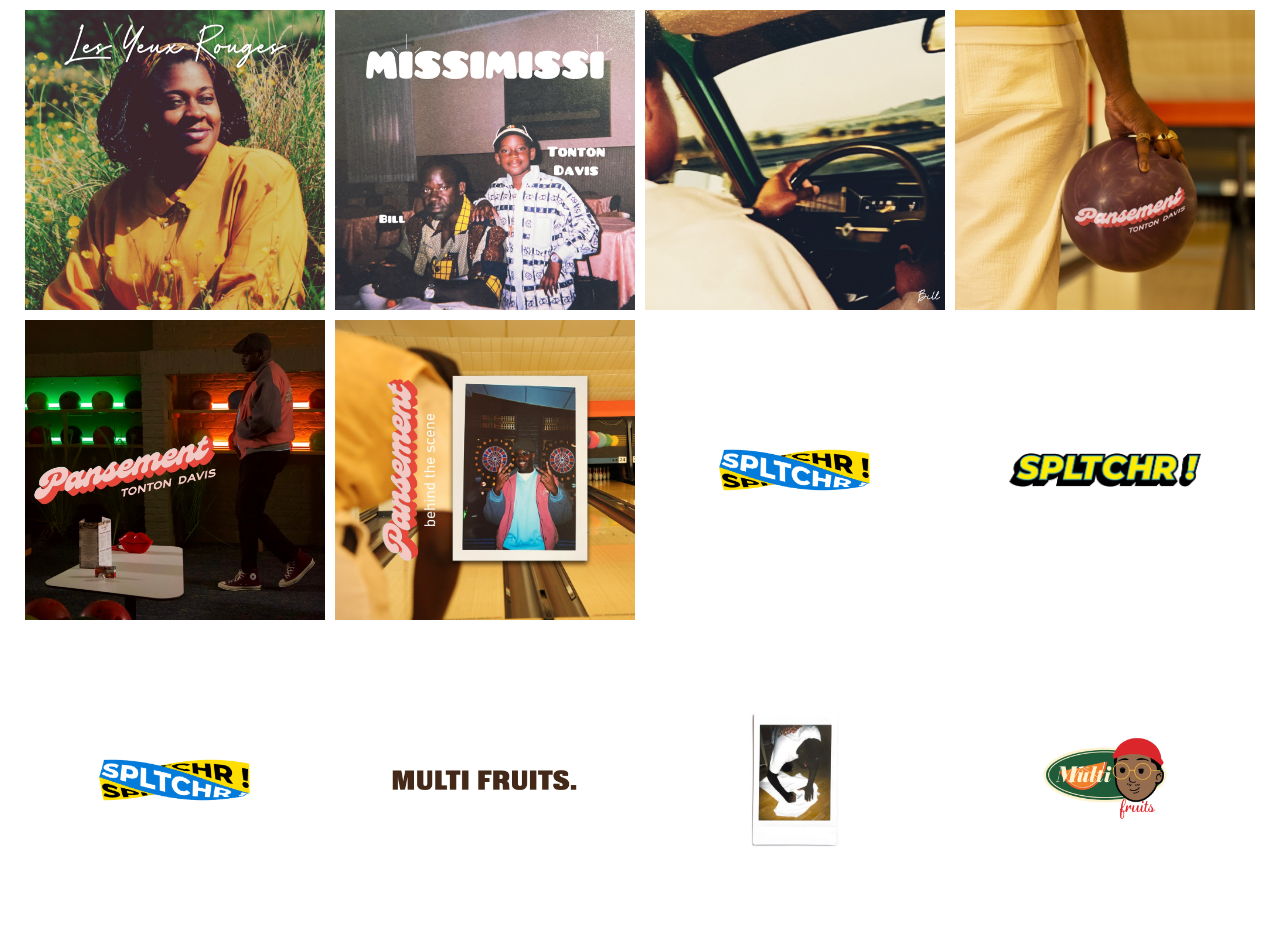
==== Cover.html @ e05255bc "Update Cover.html" ====
<!DOCTYPE html>
<html lang="fr">
<head>
    <meta charset="UTF-8">
    <meta http-equiv="X-UA-Compatible" content="IE=edge">
    <meta name="viewport" content="width=device-width, initial-scale=1.0">
    <link rel="icon" href="image.jpg/YGD monogram logo BLEU.png">
    <link rel="stylesheet" href="covers.css">
    <title>Cover</title>
</head>
<body>
     <!-- Galerie Cover -->   
    <section class="image">
        <div class="zoom">
            <div class="main">
                <img src="image.jpg/LYR.JPG" alt="Les Yeux Rouges Cover">
                <img src="image.jpg/image00014.jpeg" alt="MISSIMISSI Cover">
                <img src="image.jpg/image00015.jpeg" alt="Bill Cover">
                <img src="image.jpg/image000018.jpg" alt="Pansement Cover">
                <img src="image.jpg/Pansement2.jpeg" alt="Pansement (2)">
                <img src="image.jpg/Tonton Davis Pansement.jpeg" alt="Pansement Cover">
                <img src="image.jpg/Signature Mail SPLTCHR.jpeg" alt="Signature Mail SPLTCHR">
                <img src="image.jpg/Logo SPLTCHR.jpeg" alt="Logo SPLTCHR">
                <img src="image.jpg/Signature Mail SPLTCHR.jpeg" alt="Signature Mail SPLTCHR">
                <img src="image.jpg/Multifruits logo.jpg" alt="Multifruits Logo">
                <img src="image.jpg/Tonton Davis.jpeg" alt="Tonton Davis">
                <img src="image.jpg/Multifruits.jpeg" alt="Multifruits">
            </div>
        </div>
    </section>
    <br><br>

</body>
</html>
---- covers.css ----
* {
    margin: 0;
    padding: 0;
    box-sizing: border-box;
}
/*Image de la galerie*/
.image {
    min-height: 100vh;
    overflow-x: hidden;

}

.main {
    position: absolute;
    justify-content: center;
    align-items: center;
    margin-top: 10px;
    width: 100vw;
    display: grid;
    grid-template-columns: repeat(auto-fill,minmax(300px,300px));
    column-gap: 10px;
    row-gap: 10px;
}

img {
    width: 300px;
    height: 300px;
    object-fit: cover;
    object-position: center;
}

.zoom img {
    transition: transform 0.2s;
    width: 300px;
    height: 300px;
    margin: 0 auto;
    }

.zoom img:hover{
    transform: scale(1.5);
}
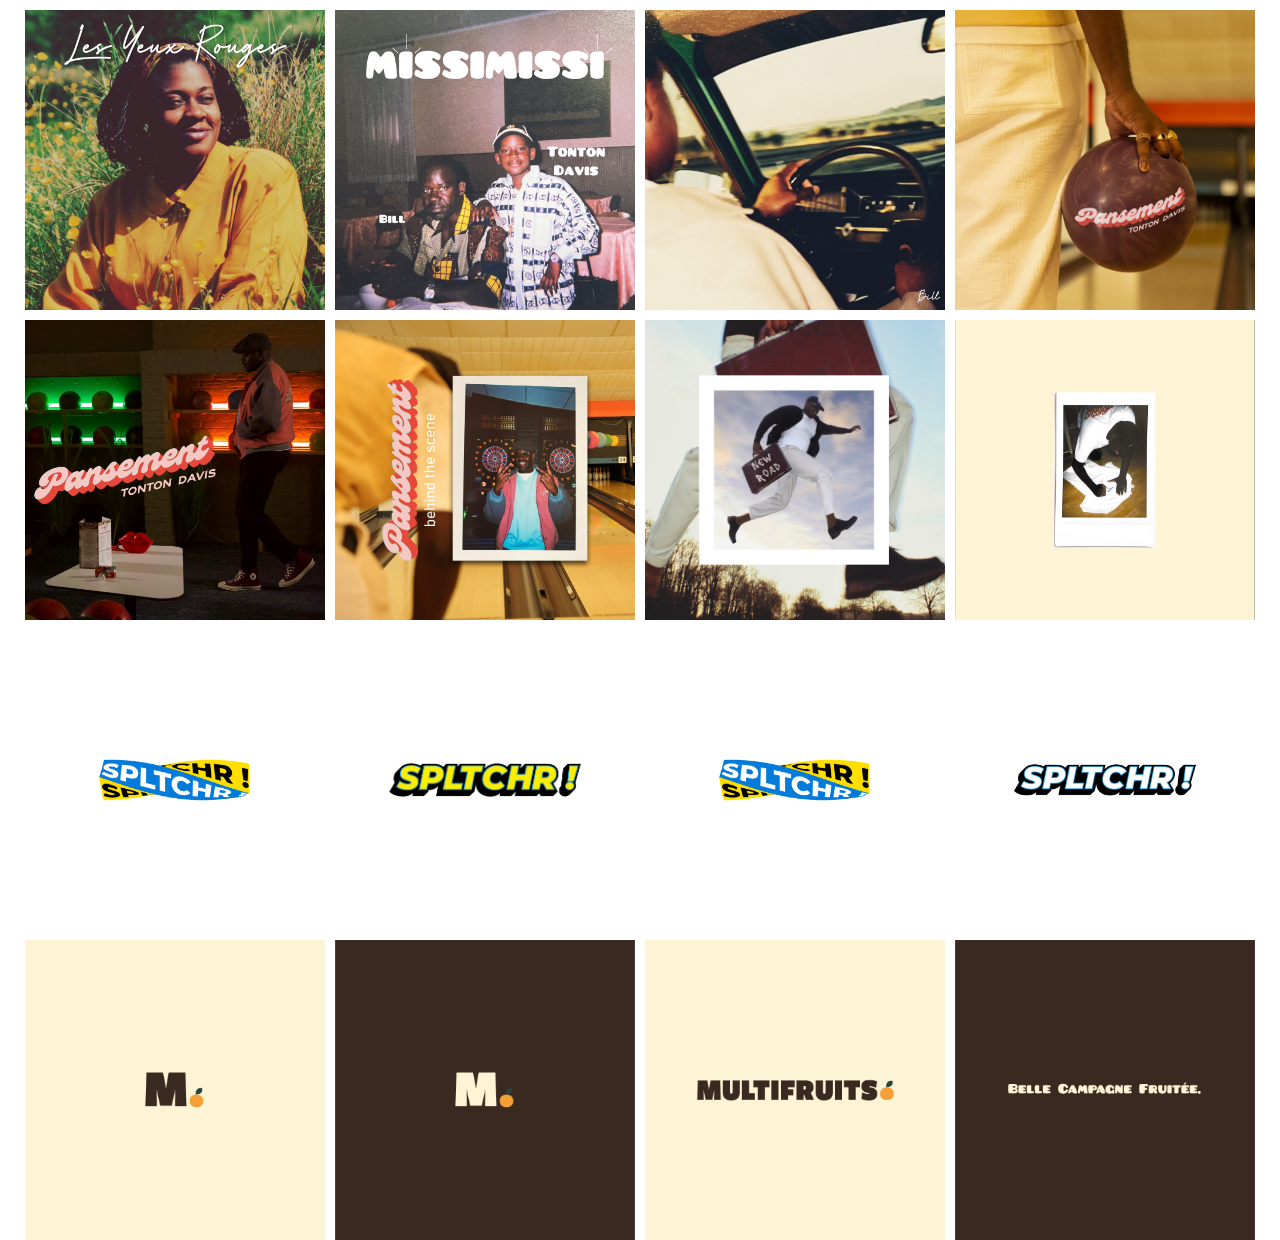
==== commit bd60f853: "Update Cover.html" ====
--- a/Cover.html
+++ b/Cover.html
@@ -19,12 +19,16 @@
                 <img src="image.jpg/image000018.jpg" alt="Pansement Cover">
                 <img src="image.jpg/Pansement2.jpeg" alt="Pansement (2)">
                 <img src="image.jpg/Tonton Davis Pansement.jpeg" alt="Pansement Cover">
+                <img src="image.jpg/new road 2.jpeg" alt="New Road">
+                <img src="image.jpg/Tonton Davis.jpeg" alt="Tonton Davis">
                 <img src="image.jpg/Signature Mail SPLTCHR.jpeg" alt="Signature Mail SPLTCHR">
                 <img src="image.jpg/Logo SPLTCHR.jpeg" alt="Logo SPLTCHR">
                 <img src="image.jpg/Signature Mail SPLTCHR.jpeg" alt="Signature Mail SPLTCHR">
-                <img src="image.jpg/Multifruits logo.jpg" alt="Multifruits Logo">
-                <img src="image.jpg/Tonton Davis.jpeg" alt="Tonton Davis">
-                <img src="image.jpg/Multifruits.jpeg" alt="Multifruits">
+                <img src="image.jpg/SPLTCHR_2.JPG" alt="Logo SPLTCHR (2)">
+                <img src="image.jpg/Logo M Multifruits.png" alt="Logo Multifruits">
+                <img src="image.jpg/Logo M Multifruits (2).png" alt="Logo Multifruits (2)">
+                <img src="image.jpg/Logo Multifruits (3).png" alt="Logo Multifruits">
+                <img src="image.jpg/Belle Campagne Fruitée.png" alt="Belle Campagne Fruitée.">
             </div>
         </div>
     </section>
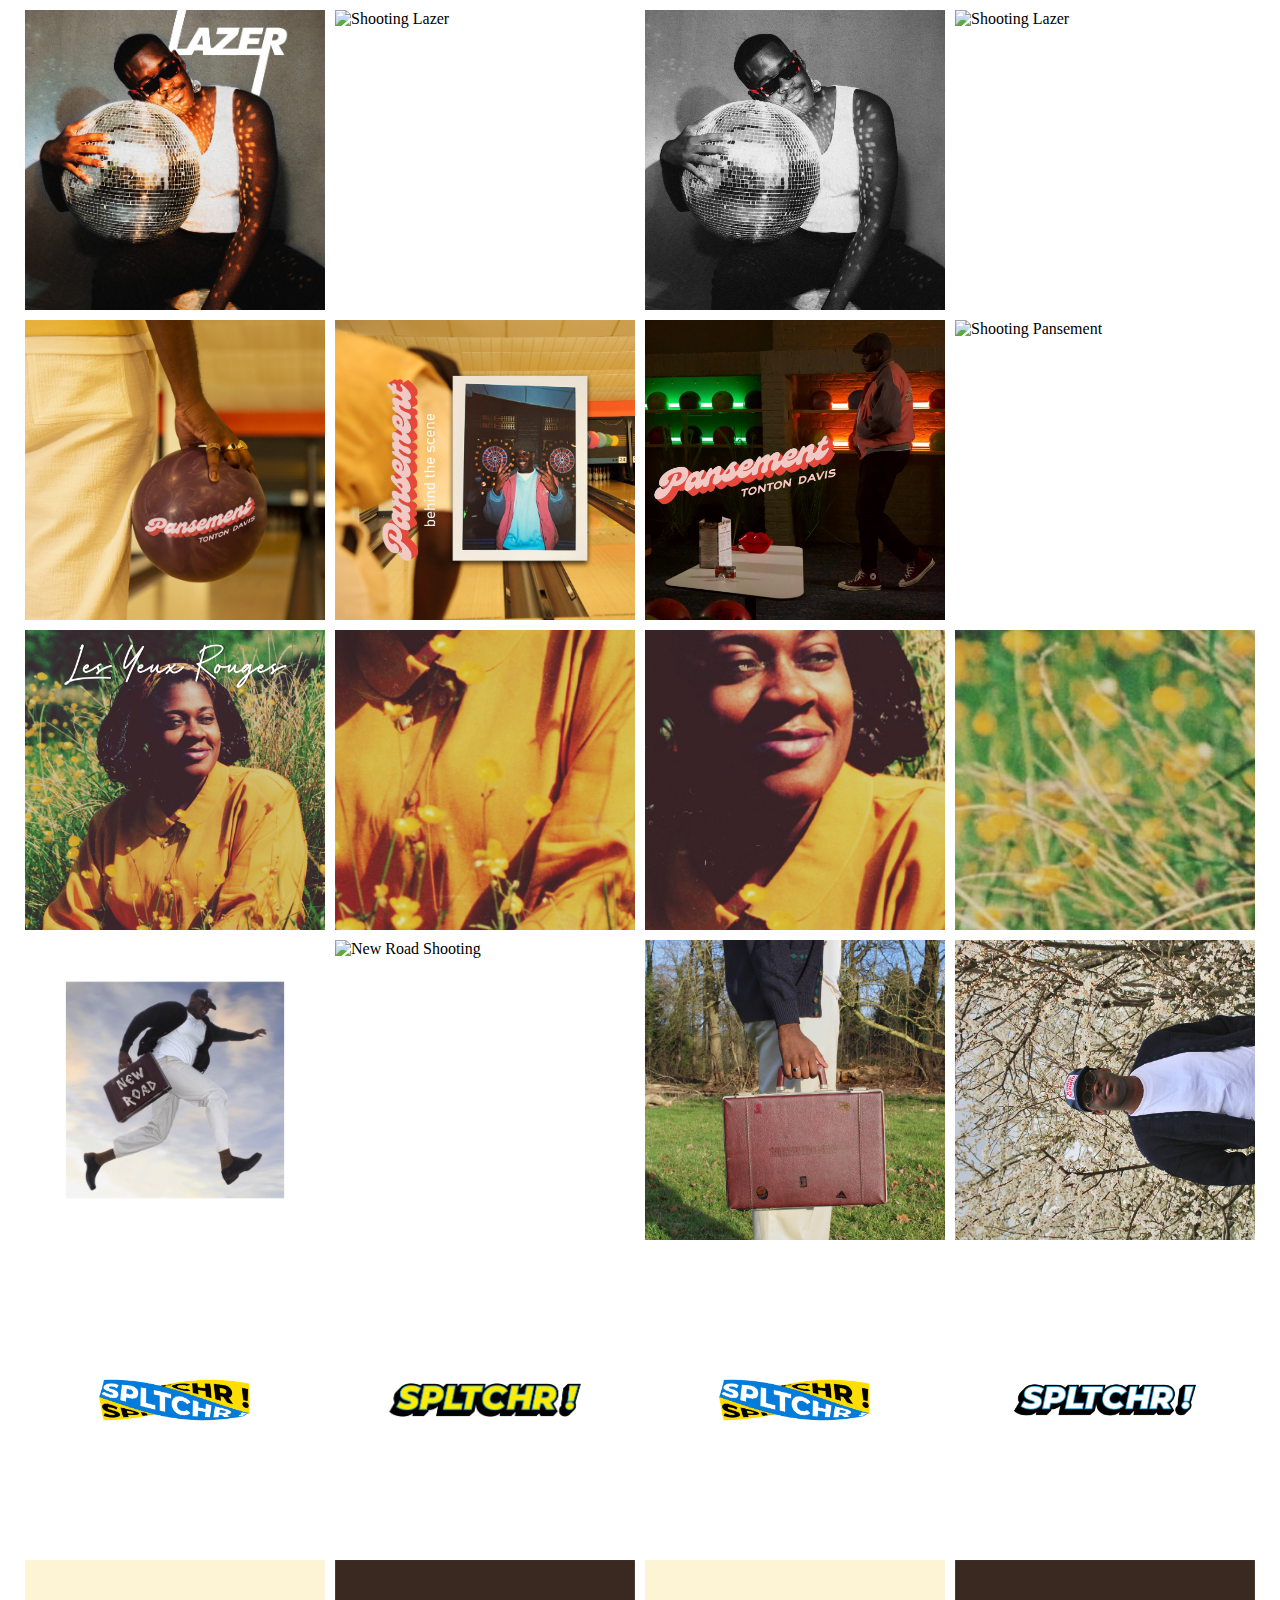
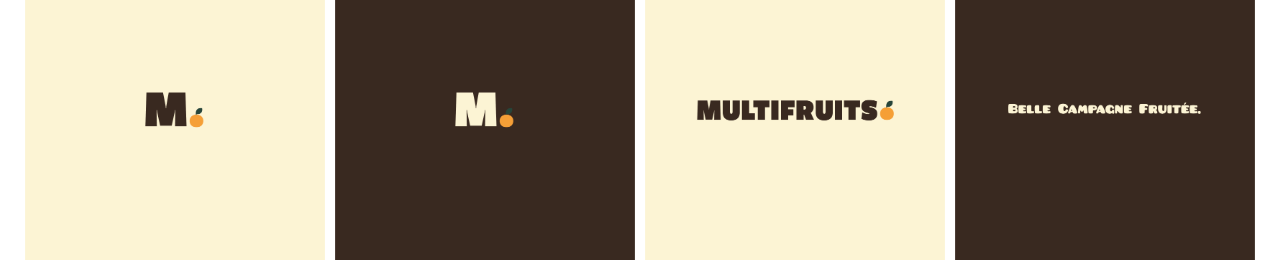
==== commit 30f92787: "Update Cover.html" ====
--- a/Cover.html
+++ b/Cover.html
@@ -4,7 +4,7 @@
     <meta charset="UTF-8">
     <meta http-equiv="X-UA-Compatible" content="IE=edge">
     <meta name="viewport" content="width=device-width, initial-scale=1.0">
-    <link rel="icon" href="image.jpg/YGD monogram logo BLEU.png">
+    <link rel="icon" href="image.jpg/YG monogram logo orange.png">
     <link rel="stylesheet" href="covers.css">
     <title>Cover</title>
 </head>
@@ -13,14 +13,22 @@
     <section class="image">
         <div class="zoom">
             <div class="main">
+                <img src="image.jpg/Lazer Cover.JPG" alt="Lazer Cover">
+                <img src="image.jpg/Lazer Shooting.jpg" alt="Shooting Lazer">
+                <img src="image.jpg/Lazer Shooting 2.JPG" alt="Shooting Lazer">
+                <img src="image.jpg/Boule.jpg" alt="Shooting Lazer">
+                <img src="image.jpg/image000018.jpg" alt="Pansement Cover">
+                <img src="image.jpg/Tonton Davis Pansement.jpeg" alt="Pansement (1)">
+                <img src="image.jpg/Pansement2.jpeg" alt="Shooting Pansement">
+                <img src="image.jpg/Pansement shooting 3.png" alt="Shooting Pansement">
                 <img src="image.jpg/LYR.JPG" alt="Les Yeux Rouges Cover">
-                <img src="image.jpg/image00014.jpeg" alt="MISSIMISSI Cover">
-                <img src="image.jpg/image00015.jpeg" alt="Bill Cover">
-                <img src="image.jpg/image000018.jpg" alt="Pansement Cover">
-                <img src="image.jpg/Pansement2.jpeg" alt="Pansement (2)">
-                <img src="image.jpg/Tonton Davis Pansement.jpeg" alt="Pansement Cover">
-                <img src="image.jpg/new road 2.jpeg" alt="New Road">
-                <img src="image.jpg/Tonton Davis.jpeg" alt="Tonton Davis">
+                <img src="image.jpg/Les yeux rouges 3.jpg" alt="Les Yeux Rouges Shooting">
+                <img src="image.jpg/Les yeux rouges 2.jpg" alt="Yeux Rouges Shooting">
+                <img src="image.jpg/Les yeux rouges 1.jpg" alt="Yeux Rouges Shooting">
+                <img src="image.jpg/New Road Cover.jpg" alt="New Road Cover">
+                <img src="image.jpg/New road Shooting.jpeg" alt="New Road Shooting">
+                <img src="image.jpg/New Road Shooting 2.jpg" alt="New Road Shooting">
+                <img src="image.jpg/New Road shooting 3.jpg" alt="New Road Shooting">
                 <img src="image.jpg/Signature Mail SPLTCHR.jpeg" alt="Signature Mail SPLTCHR">
                 <img src="image.jpg/Logo SPLTCHR.jpeg" alt="Logo SPLTCHR">
                 <img src="image.jpg/Signature Mail SPLTCHR.jpeg" alt="Signature Mail SPLTCHR">
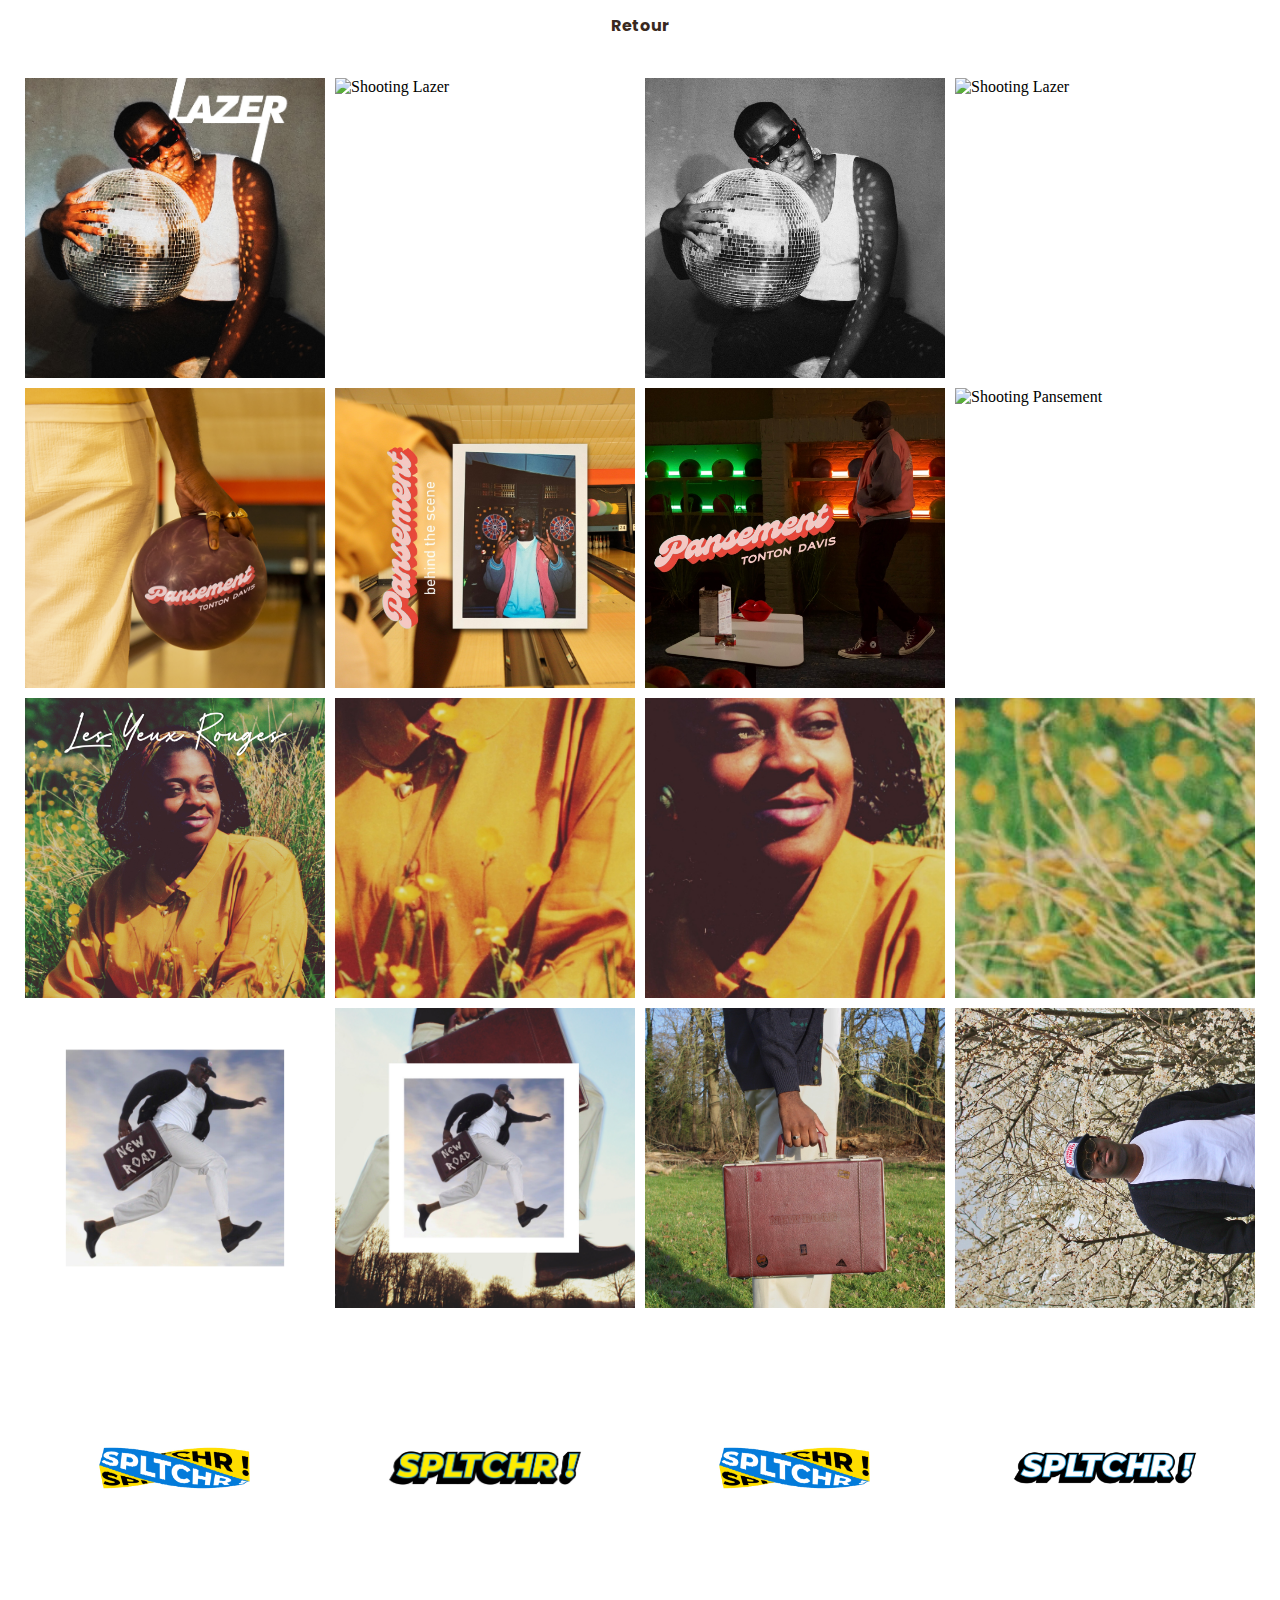
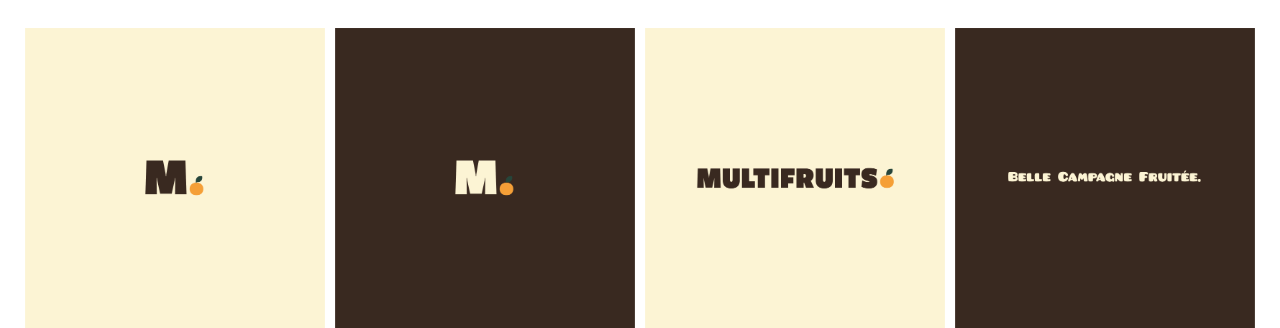
==== commit 9b6138a1: "Add files via upload" ====
--- a/Cover.html
+++ b/Cover.html
@@ -11,6 +11,11 @@
 <body>
      <!-- Galerie Cover -->   
     <section class="image">
+        <div class="button">
+            <br><br>
+            <a href="index.html"><strong></strong>Retour</a>
+        </div>
+        <br>
         <div class="zoom">
             <div class="main">
                 <img src="image.jpg/Lazer Cover.JPG" alt="Lazer Cover">
@@ -43,4 +48,4 @@
     <br><br>
 
 </body>
-</html>
+</html>--- a/covers.css
+++ b/covers.css
@@ -1,3 +1,7 @@
+@import url('https://fonts.googleapis.com/css2? family=Inter:wght@100&family=Noto+Sans+JP:wght@300;400&family=Oswald:wght@300&display=swap');
+
+@import url('https://fonts.googleapis.com/css2? family=Inter:wght@100&family=Noto+Sans+JP:wght@300;400&family=Oswald:wght@300&family=Poppins:wght@300;400;500;600;700&family=Roboto:wght@300&display=swap');
+
 * {
     margin: 0;
     padding: 0;
@@ -40,3 +44,23 @@
     transform: scale(1.5);
 }
 
+/*Bouton retour*/
+/*les liens*/
+a:link {
+    color: #392920;
+    text-decoration: none;
+
+}
+a {
+    color: #392920;
+    
+}
+
+.button {
+    display: flex;
+    align-items: center;
+    justify-content: center;
+    font-family: 'Poppins', sans-serif;
+    background-color: inherit;
+    font-weight: bold;
+}    
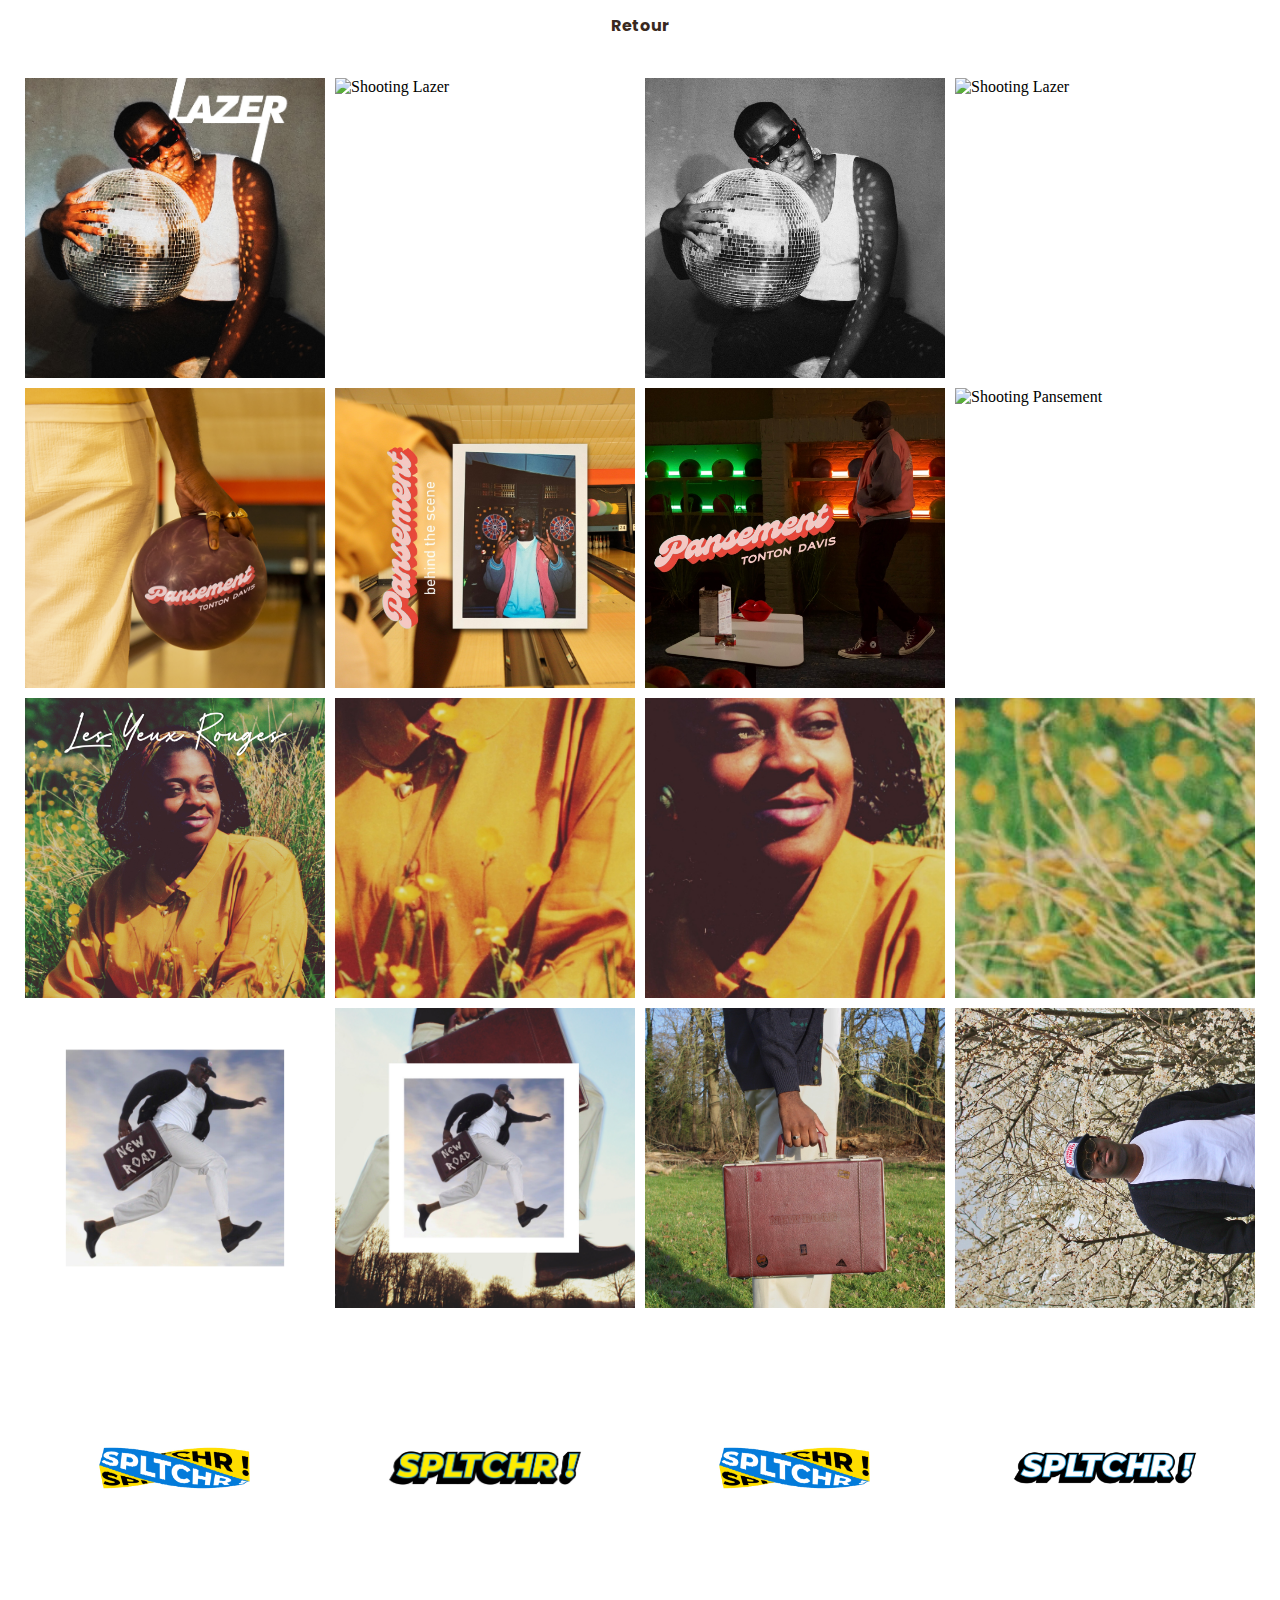
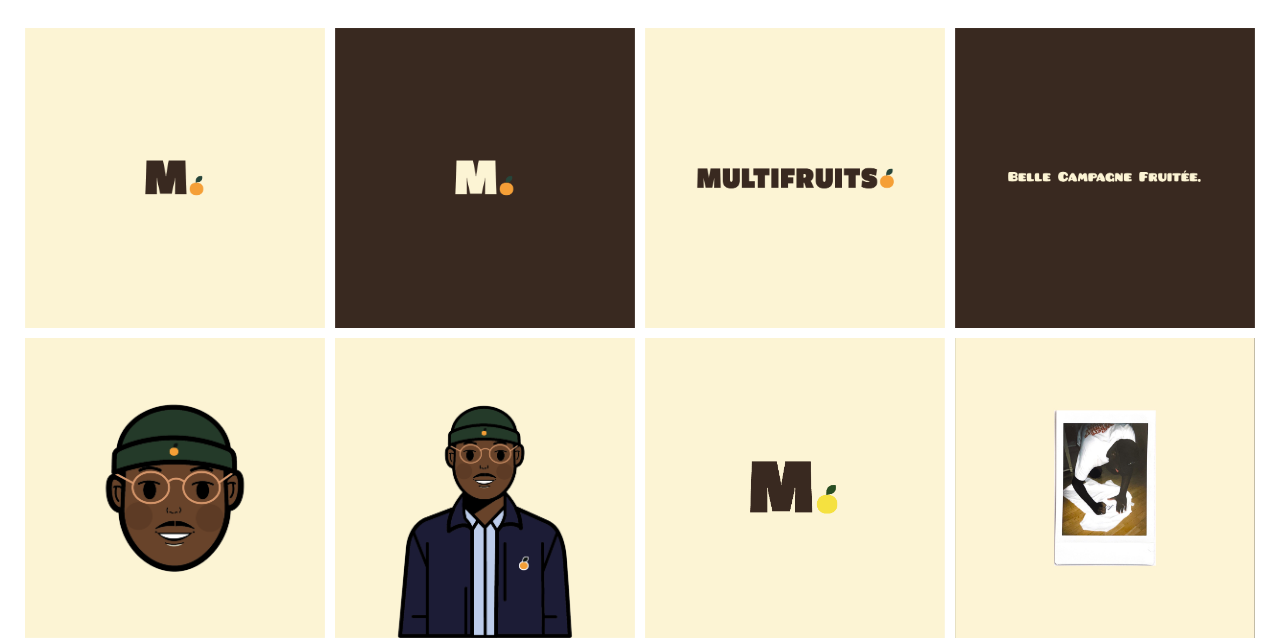
==== commit f41c9812: "Add files via upload" ====
--- a/Cover.html
+++ b/Cover.html
@@ -42,6 +42,10 @@
                 <img src="image.jpg/Logo M Multifruits (2).png" alt="Logo Multifruits (2)">
                 <img src="image.jpg/Logo Multifruits (3).png" alt="Logo Multifruits">
                 <img src="image.jpg/Belle Campagne Fruitée.png" alt="Belle Campagne Fruitée.">
+                <img src="image.jpg/Mr Multifruits.png" alt="Mr Multifruits">
+                <img src="image.jpg/Mr Multifruits 2.png" alt="Mr Multifruits">
+                <img src="image.jpg/Logo M Multifruits citron.png" alt="Logo Multifruits citron">
+                <img src="image.jpg/Tonton Davis.jpeg" alt="Tonton Davis">
             </div>
         </div>
     </section>
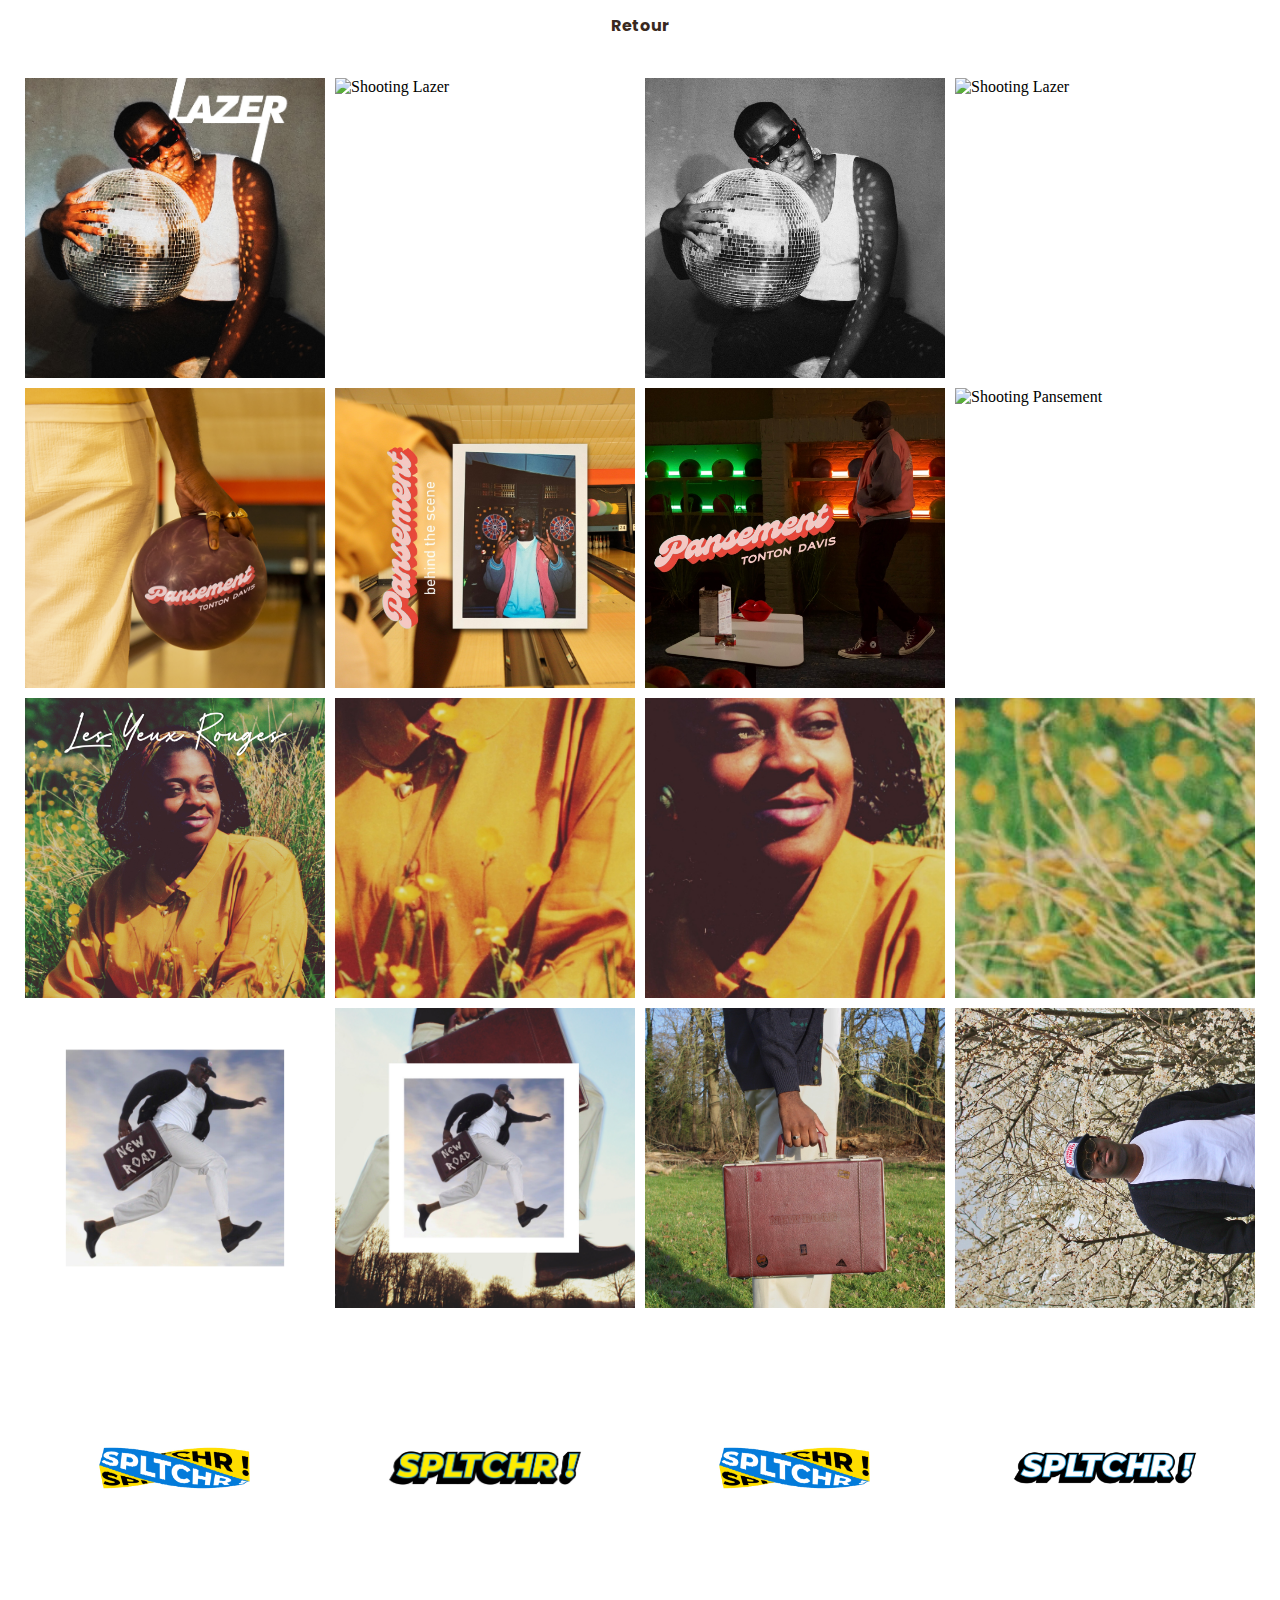
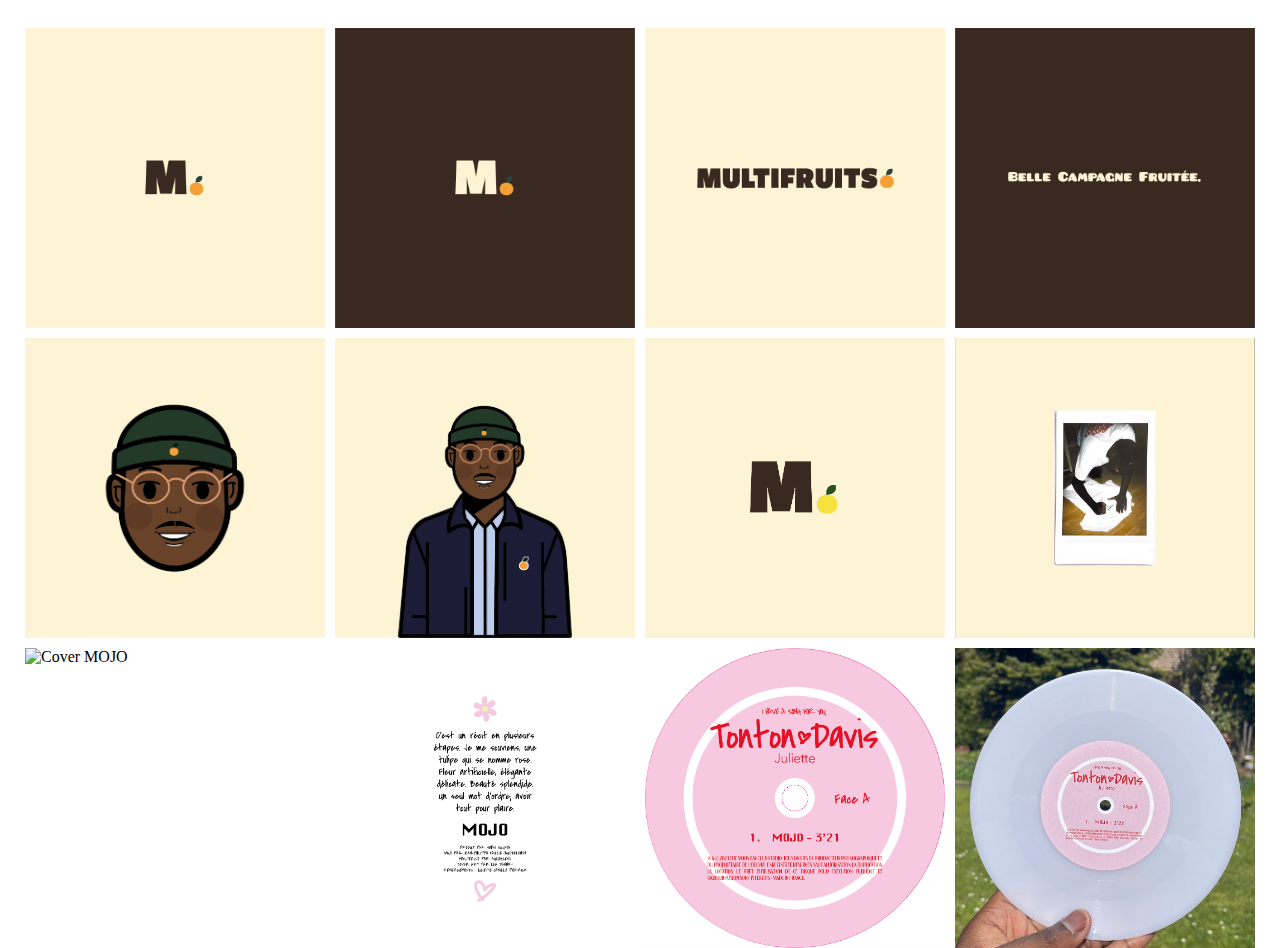
==== commit 61354bd2: "Add files via upload" ====
--- a/Cover.html
+++ b/Cover.html
@@ -46,6 +46,10 @@
                 <img src="image.jpg/Mr Multifruits 2.png" alt="Mr Multifruits">
                 <img src="image.jpg/Logo M Multifruits citron.png" alt="Logo Multifruits citron">
                 <img src="image.jpg/Tonton Davis.jpeg" alt="Tonton Davis">
+                <img src="image.jpg/MOJO.png" alt="Cover MOJO">
+                <img src="image.jpg/MOJO 2.png" alt="Cover MOJO 2">
+                <img src="image.jpg/MOJO 3.png" alt="Vinyle illustration">
+                <img src="image.jpg/MOJO 4.jpg" alt="Vinyle MOJO">
             </div>
         </div>
     </section>
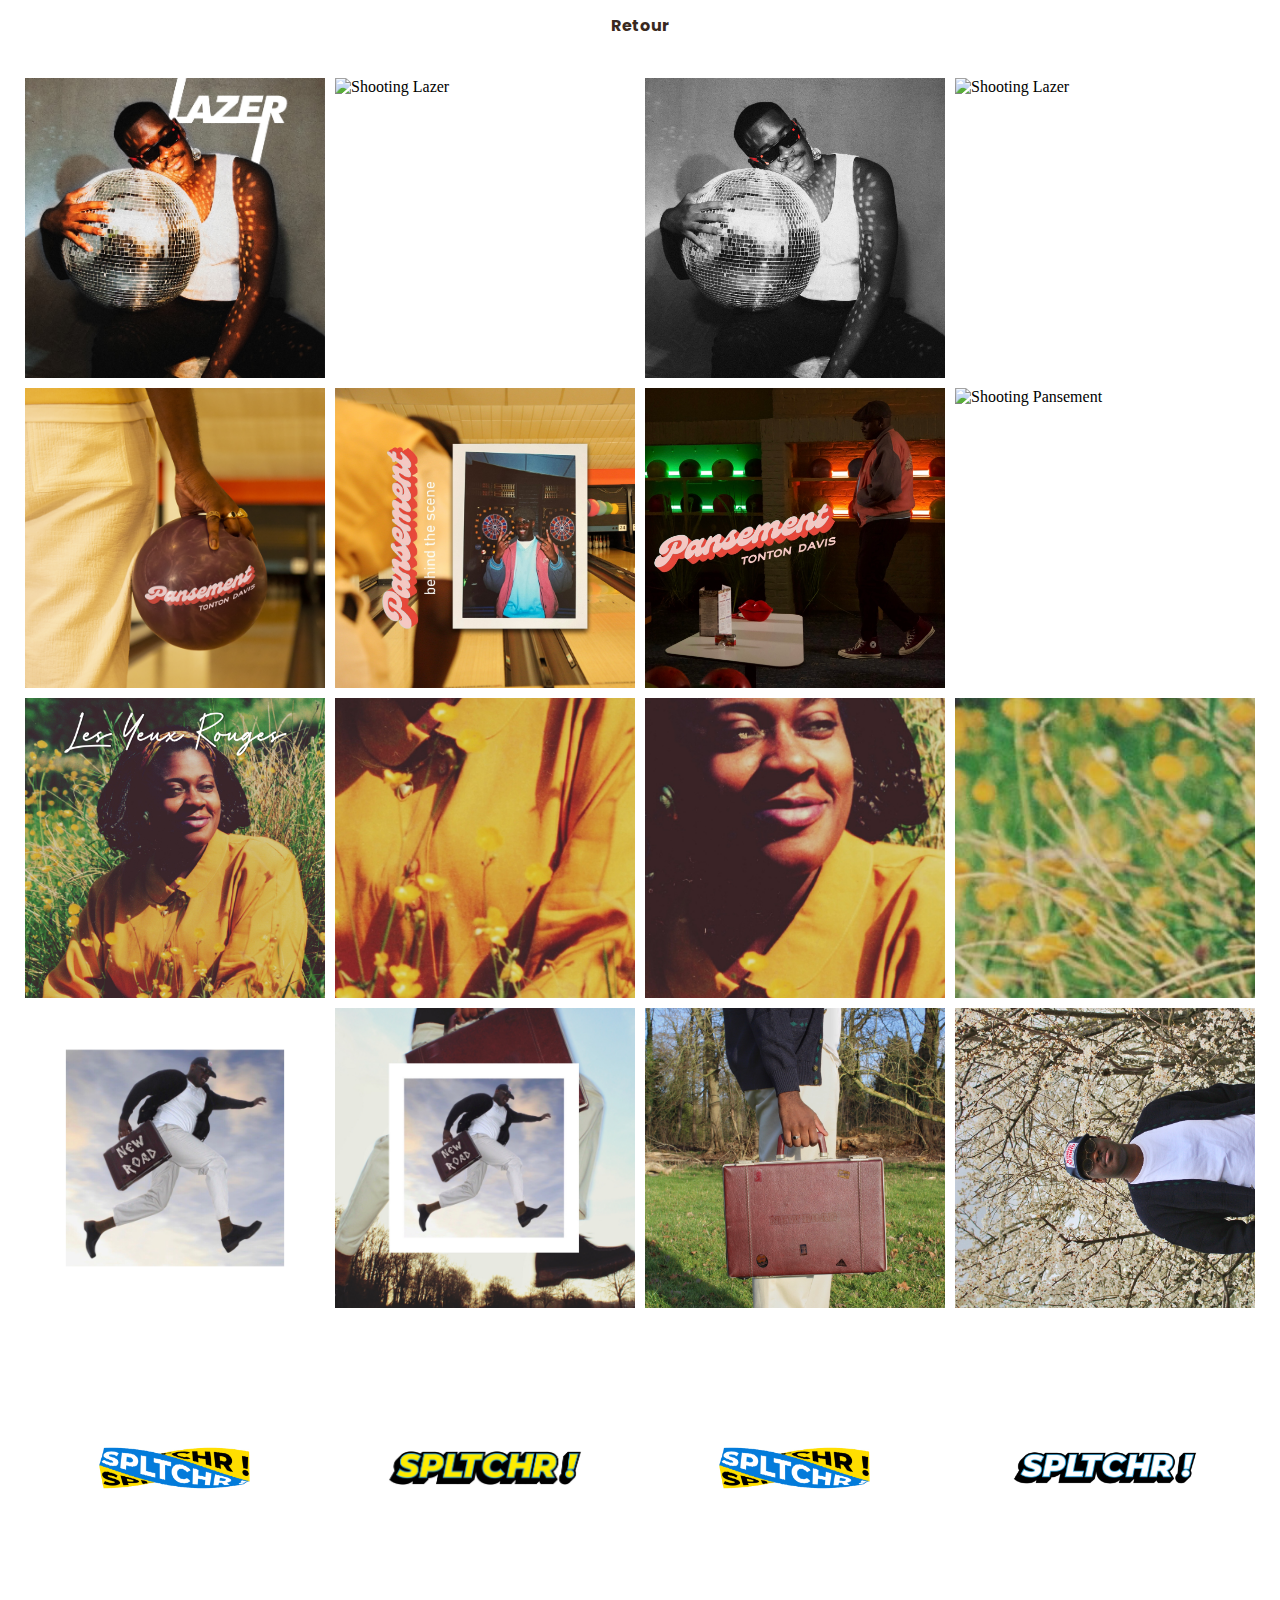
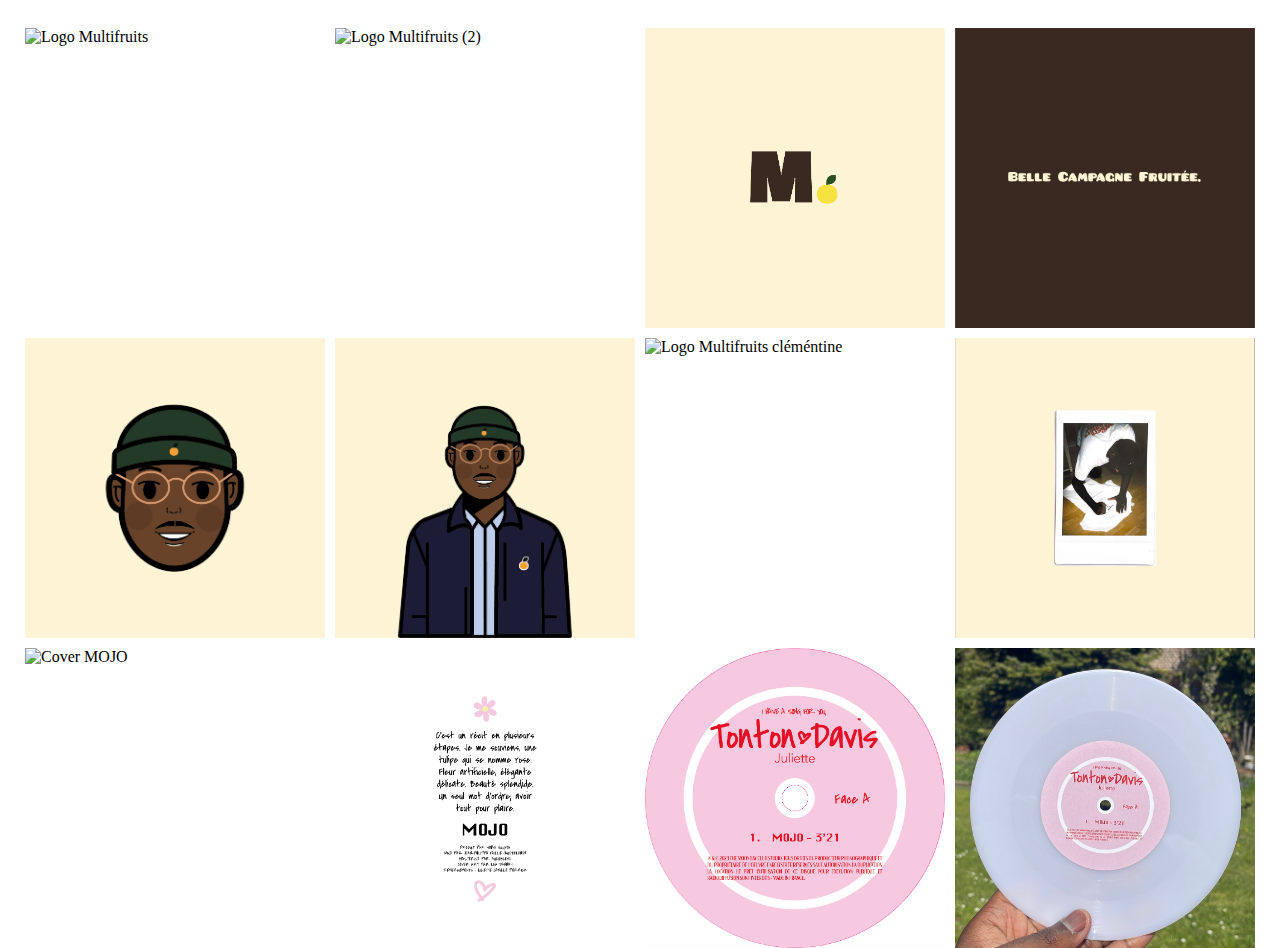
==== commit c3ce36e9: "Add files via upload" ====
--- a/Cover.html
+++ b/Cover.html
@@ -38,13 +38,13 @@
                 <img src="image.jpg/Logo SPLTCHR.jpeg" alt="Logo SPLTCHR">
                 <img src="image.jpg/Signature Mail SPLTCHR.jpeg" alt="Signature Mail SPLTCHR">
                 <img src="image.jpg/SPLTCHR_2.JPG" alt="Logo SPLTCHR (2)">
-                <img src="image.jpg/Logo M Multifruits.png" alt="Logo Multifruits">
-                <img src="image.jpg/Logo M Multifruits (2).png" alt="Logo Multifruits (2)">
-                <img src="image.jpg/Logo Multifruits (3).png" alt="Logo Multifruits">
+                <img src="image.jpg/Logo M Multifruits fond beige.png" alt="Logo Multifruits">
+                <img src="image.jpg/Logo M Multifruits fond marron.png" alt="Logo Multifruits (2)">
+                <img src="image.jpg/Logo M Multifruits citron.png" alt="Logo Multifruits citron">
                 <img src="image.jpg/Belle Campagne Fruitée.png" alt="Belle Campagne Fruitée.">
                 <img src="image.jpg/Mr Multifruits.png" alt="Mr Multifruits">
                 <img src="image.jpg/Mr Multifruits 2.png" alt="Mr Multifruits">
-                <img src="image.jpg/Logo M Multifruits citron.png" alt="Logo Multifruits citron">
+                <img src="image.jpg/Logo M Multifruits et Clémentine (1).png" alt="Logo Multifruits cléméntine">
                 <img src="image.jpg/Tonton Davis.jpeg" alt="Tonton Davis">
                 <img src="image.jpg/MOJO.png" alt="Cover MOJO">
                 <img src="image.jpg/MOJO 2.png" alt="Cover MOJO 2">
